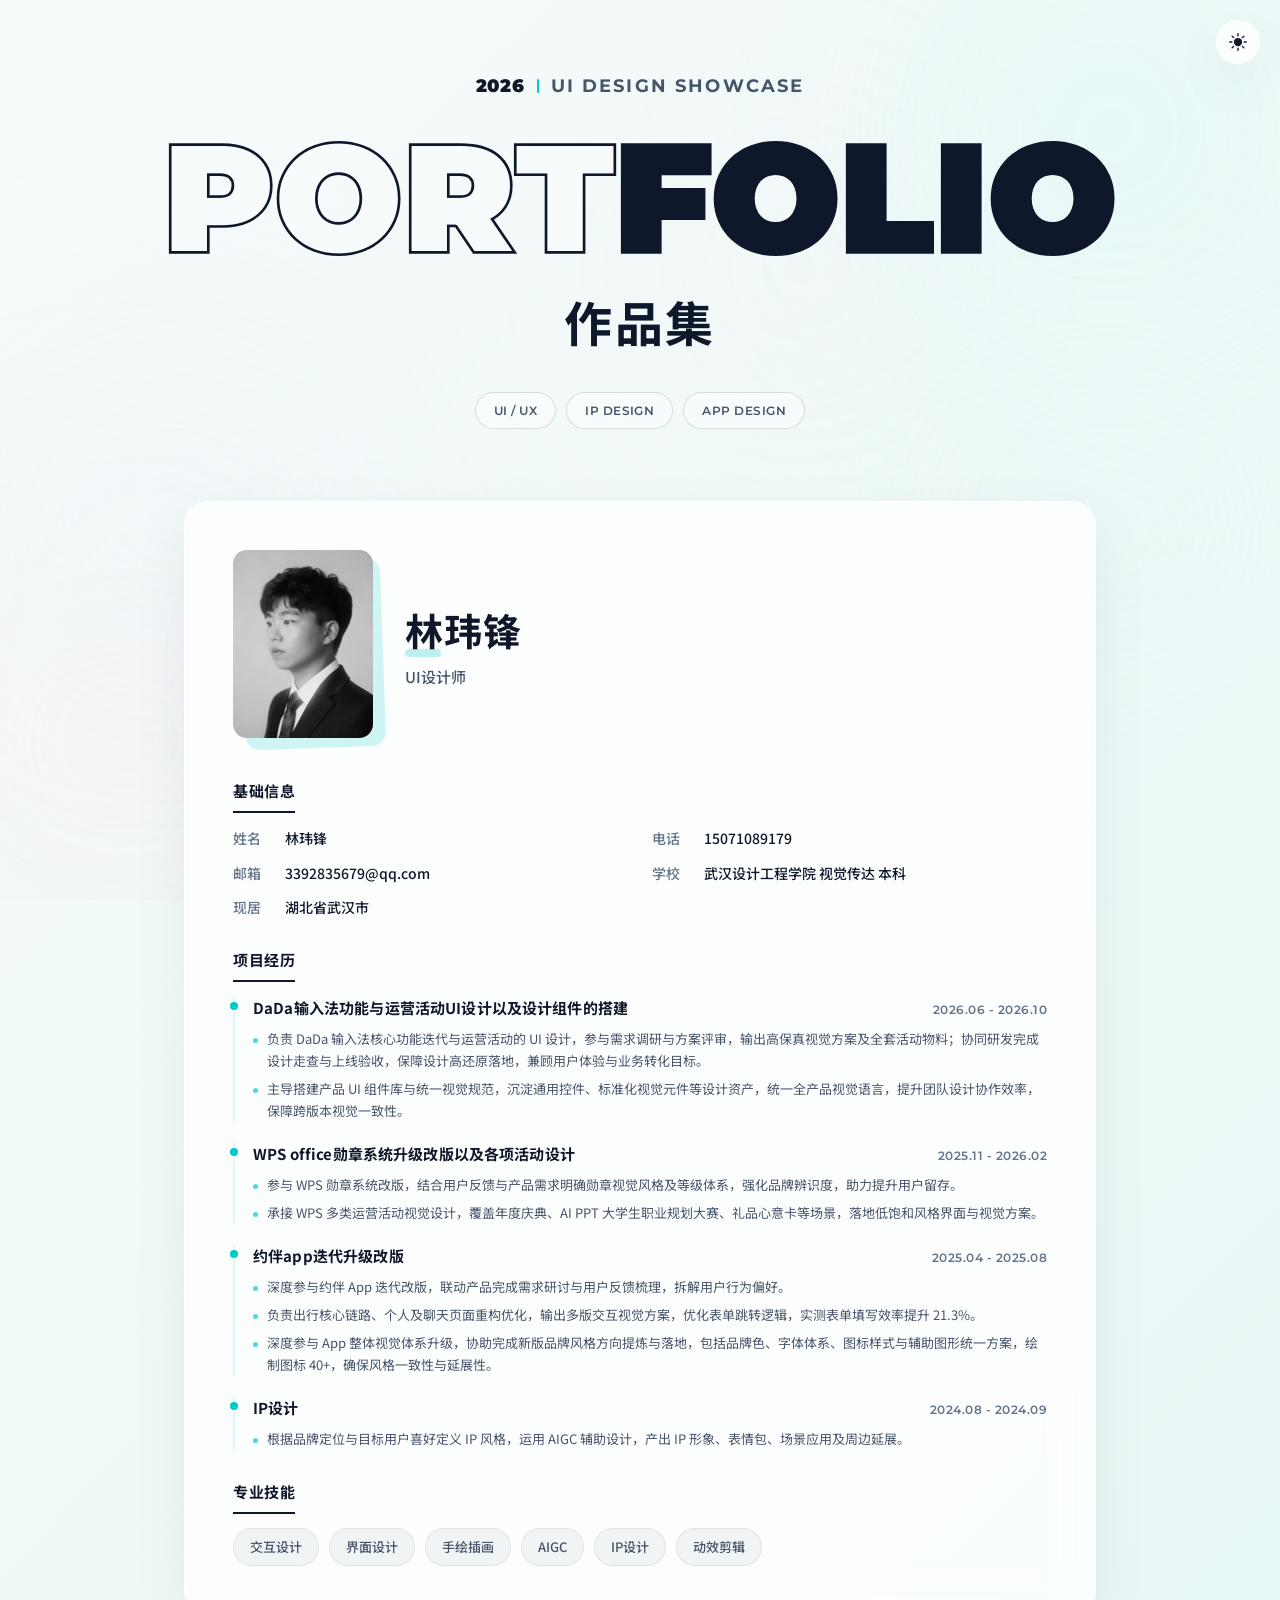
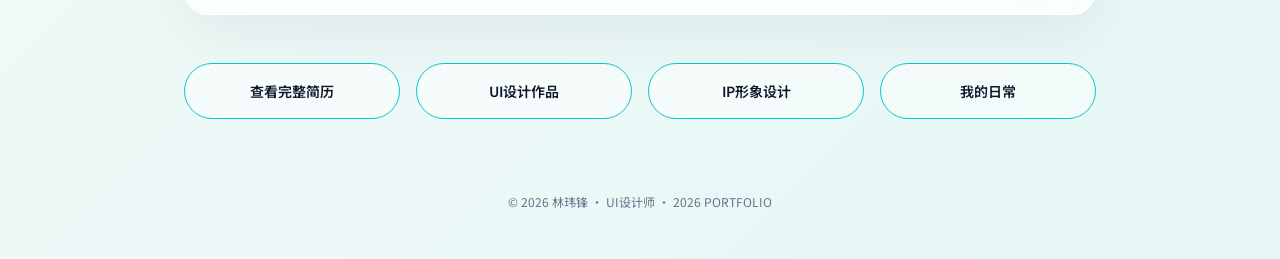
==== index.html @ 607a75e2 "fix: 浏览器标签页 title 与 meta description 2025→2026" ====
<!DOCTYPE html>
<html lang="zh-CN">
<head>
  <meta charset="UTF-8">
  <meta name="viewport" content="width=device-width, initial-scale=1.0">
  <meta name="description" content="林玮锋 2026 UI设计作品集 - 简约现代风格个人作品集主页">
  <title>2026 PORTFOLIO | 林玮锋</title>
  <script>
    (function() {
      var t = localStorage.getItem('portfolio-theme') || (matchMedia('(prefers-color-scheme: dark)').matches ? 'dark' : 'light');
      document.documentElement.setAttribute('data-theme', t);
    })();
  </script>
  <link rel="preconnect" href="https://fonts.googleapis.com">
  <link rel="preconnect" href="https://fonts.gstatic.com" crossorigin>
  <link href="https://fonts.googleapis.com/css2?family=Montserrat:wght@400;700;900&family=Noto+Sans+SC:wght@400;500;700&display=swap" rel="stylesheet">
  <link rel="stylesheet" href="css/style.css?v=5a0388a2">
  <script src="js/theme.js" defer></script>
  <script src="js/scroll-animations.js" defer></script>
</head>
<body>
  <div class="bg-blobs" aria-hidden="true">
    <div class="blob blob-cyan-lg"></div>
    <div class="blob blob-pink-lg"></div>
    <div class="blob blob-blue-md"></div>
    <div class="blob blob-cyan-md"></div>
    <div class="blob blob-pink-sm"></div>
    <div class="blob blob-cyan-sm"></div>
  </div>
  <main class="container">
    <!-- Hero: 2025 PORTFOLIO 作品集 -->
    <header class="hero">
      <div class="hero-top">
        <span class="hero-year">2026</span>
        <span class="hero-tag">UI DESIGN SHOWCASE</span>
      </div>

      <div class="hero-main">
        <h1 class="hero-title" aria-label="PORTFOLIO 作品集">
          <span class="title-line">
            <span class="text-outline">PORT</span><span class="text-solid">FOLIO</span>
          </span>
        </h1>
        <p class="hero-subtitle">作品集</p>
      </div>

      <div class="hero-tags">
        <span class="tag">UI / UX</span>
        <span class="tag">IP DESIGN</span>
        <span class="tag">APP DESIGN</span>
      </div>
    </header>

    <!-- Resume Card -->
    <section class="resume-section" id="resume">
      <article class="resume-card reveal">
        <div class="resume-header">
          <div class="avatar-wrap">
            <img src="assets/avatar.png" alt="林玮锋个人头像" class="avatar" loading="lazy">
          </div>
          <div class="resume-intro">
            <h2 class="name">林玮锋</h2>
            <p class="role">UI设计师</p>
          </div>
        </div>

        <div class="resume-body">
          <section class="info-block">
            <h3 class="section-label">基础信息</h3>
            <div class="info-grid">
              <div class="info-item">
                <span class="info-key">姓名</span>
                <span class="info-value">林玮锋</span>
              </div>
              <div class="info-item">
                <span class="info-key">电话</span>
                <span class="info-value">15071089179</span>
              </div>
              <div class="info-item">
                <span class="info-key">邮箱</span>
                <span class="info-value">3392835679@qq.com</span>
              </div>
              <div class="info-item">
                <span class="info-key">学校</span>
                <span class="info-value">武汉设计工程学院 视觉传达 本科</span>
              </div>
              <div class="info-item">
                <span class="info-key">现居</span>
                <span class="info-value">湖北省武汉市</span>
              </div>
            </div>
          </section>

          <section class="info-block">
            <h3 class="section-label">项目经历</h3>
            <div class="timeline">
              <div class="timeline-item reveal">
                <div class="timeline-header">
                  <h4>DaDa输入法功能与运营活动UI设计以及设计组件的搭建</h4>
                  <span class="timeline-date">2026.06 - 2026.10</span>
                </div>
                <ul>
                  <li>负责 DaDa 输入法核心功能迭代与运营活动的 UI 设计，参与需求调研与方案评审，输出高保真视觉方案及全套活动物料；协同研发完成设计走查与上线验收，保障设计高还原落地，兼顾用户体验与业务转化目标。</li>
                  <li>主导搭建产品 UI 组件库与统一视觉规范，沉淀通用控件、标准化视觉元件等设计资产，统一全产品视觉语言，提升团队设计协作效率，保障跨版本视觉一致性。</li>
                </ul>
              </div>
              <div class="timeline-item reveal">
                <div class="timeline-header">
                  <h4>WPS office勋章系统升级改版以及各项活动设计</h4>
                  <span class="timeline-date">2025.11 - 2026.02</span>
                </div>
                <ul>
                  <li>参与 WPS 勋章系统改版，结合用户反馈与产品需求明确勋章视觉风格及等级体系，强化品牌辨识度，助力提升用户留存。</li>
                  <li>承接 WPS 多类运营活动视觉设计，覆盖年度庆典、AI PPT 大学生职业规划大赛、礼品心意卡等场景，落地低饱和风格界面与视觉方案。</li>
                </ul>
              </div>
              <div class="timeline-item reveal">
                <div class="timeline-header">
                  <h4>约伴app迭代升级改版</h4>
                  <span class="timeline-date">2025.04 - 2025.08</span>
                </div>
                <ul>
                  <li>深度参与约伴 App 迭代改版，联动产品完成需求研讨与用户反馈梳理，拆解用户行为偏好。</li>
                  <li>负责出行核心链路、个人及聊天页面重构优化，输出多版交互视觉方案，优化表单跳转逻辑，实测表单填写效率提升 21.3%。</li>
                  <li>深度参与 App 整体视觉体系升级，协助完成新版品牌风格方向提炼与落地，包括品牌色、字体体系、图标样式与辅助图形统一方案，绘制图标 40+，确保风格一致性与延展性。</li>
                </ul>
              </div>
              <div class="timeline-item reveal">
                <div class="timeline-header">
                  <h4>IP设计</h4>
                  <span class="timeline-date">2024.08 - 2024.09</span>
                </div>
                <ul>
                  <li>根据品牌定位与目标用户喜好定义 IP 风格，运用 AIGC 辅助设计，产出 IP 形象、表情包、场景应用及周边延展。</li>
                </ul>
              </div>
            </div>
          </section>

          <section class="info-block">
            <h3 class="section-label">专业技能</h3>
            <div class="skill-tags">
              <span class="skill-tag">交互设计</span>
              <span class="skill-tag">界面设计</span>
              <span class="skill-tag">手绘插画</span>
              <span class="skill-tag">AIGC</span>
              <span class="skill-tag">IP设计</span>
              <span class="skill-tag">动效剪辑</span>
            </div>
          </section>
        </div>
      </article>
    </section>

    <!-- Navigation Buttons -->
    <nav class="nav-section" aria-label="作品分类导航">
      <a href="pages/resume.html" class="nav-btn reveal">查看完整简历</a>
      <a href="pages/ui-design.html" class="nav-btn reveal">UI设计作品</a>
      <a href="pages/ip-design.html" class="nav-btn reveal">IP形象设计</a>
      <a href="pages/daily.html" class="nav-btn reveal">我的日常</a>
    </nav>

    <footer class="footer">
      <p>© 2026 林玮锋 · UI设计师 · 2026 PORTFOLIO</p>
    </footer>
  </main>
</body>
</html>
---- css/style.css ----
/* =========================================================
   林玮锋 2025 PORTFOLIO - Personal Portfolio Homepage
   Minimal modern style: light gradient, black + white + cyan
   ========================================================= */

:root {
  --bg-1: #f8fbfb;
  --bg-2: #f0f9f8;
  --bg-3: #e6f7f5;
  --accent: #00c9c9;
  --accent-soft: rgba(0, 201, 201, 0.12);
  --accent-light: rgba(0, 201, 201, 0.06);
  --text: #0f172a;
  --text-secondary: #475569;
  --text-muted: #64748b;
  --accent-strong: #0e7490;
  --card-bg: rgba(255, 255, 255, 0.78);
  --card-border: rgba(255, 255, 255, 0.9);
  --shadow: 0 20px 60px rgba(15, 23, 42, 0.06);
  --shadow-hover: 0 24px 70px rgba(15, 23, 42, 0.1);
  --radius: 24px;
  --radius-sm: 14px;
  --radius-pill: 9999px;
  --max-width: 960px;
  --font-en: 'Montserrat', 'Inter', -apple-system, BlinkMacSystemFont, sans-serif;
  --font-zh: 'Noto Sans SC', 'PingFang SC', 'Microsoft YaHei', sans-serif;
}

/* =========================================================
   Dark theme overrides
   ========================================================= */
[data-theme="dark"] {
  --bg-1: #0b1218;
  --bg-2: #0f1a22;
  --bg-3: #13202a;
  --text: #f8fafc;
  --text-secondary: #cbd5e1;
  --text-muted: #94a3b8;
  --accent-strong: #5eead4;
  --accent-soft: rgba(0, 201, 201, 0.22);
  --accent-light: rgba(0, 201, 201, 0.12);
  --card-bg: rgba(15, 23, 42, 0.72);
  --card-border: rgba(255, 255, 255, 0.10);
  --shadow: 0 20px 60px rgba(0, 0, 0, 0.45);
  --shadow-hover: 0 24px 70px rgba(0, 0, 0, 0.55);
}

/* Dark theme: muted background blobs */
[data-theme="dark"] .blob-cyan-lg {
  background: radial-gradient(circle, rgba(80, 130, 140, 0.22) 0%, rgba(60, 100, 110, 0.08) 45%, transparent 70%);
  opacity: 0.35;
}

[data-theme="dark"] .blob-pink-lg {
  background: radial-gradient(circle, rgba(115, 95, 110, 0.20) 0%, rgba(85, 70, 80, 0.07) 45%, transparent 70%);
  opacity: 0.30;
}

[data-theme="dark"] .blob-blue-md {
  background: radial-gradient(circle, rgba(75, 110, 135, 0.20) 0%, rgba(55, 80, 100, 0.07) 45%, transparent 70%);
  opacity: 0.30;
}

[data-theme="dark"] .blob-cyan-md {
  background: radial-gradient(circle, rgba(80, 135, 140, 0.18) 0%, rgba(60, 100, 105, 0.06) 45%, transparent 70%);
  opacity: 0.30;
}

[data-theme="dark"] .blob-pink-sm {
  background: radial-gradient(circle, rgba(110, 90, 105, 0.18) 0%, transparent 70%);
  opacity: 0.25;
}

[data-theme="dark"] .blob-cyan-sm {
  background: radial-gradient(circle, rgba(80, 125, 130, 0.18) 0%, transparent 70%);
  opacity: 0.25;
}

* {
  margin: 0;
  padding: 0;
  box-sizing: border-box;
}

html {
  scroll-behavior: smooth;
}

body {
  font-family: var(--font-zh);
  color: var(--text);
  background: linear-gradient(135deg, var(--bg-1) 0%, var(--bg-2) 40%, var(--bg-3) 100%);
  min-height: 100vh;
  line-height: 1.6;
  overflow-x: hidden;
  position: relative;
}

/* Soft gradient blobs */
.bg-blobs {
  position: fixed;
  inset: 0;
  pointer-events: none;
  z-index: -1;
  overflow: hidden;
}

.bg-blobs .blob {
  position: absolute;
  border-radius: 50%;
  filter: blur(120px);
  pointer-events: none;
}

.blob-cyan-lg {
  width: 620px;
  height: 620px;
  background: radial-gradient(circle, rgba(200, 245, 242, 0.7) 0%, rgba(220, 250, 248, 0.28) 45%, transparent 70%);
  top: -180px;
  right: -140px;
  opacity: 0.6;
}

.blob-pink-lg {
  width: 560px;
  height: 560px;
  background: radial-gradient(circle, rgba(250, 220, 230, 0.65) 0%, rgba(255, 235, 240, 0.25) 45%, transparent 70%);
  bottom: -120px;
  left: -160px;
  opacity: 0.55;
}

.blob-blue-md {
  width: 460px;
  height: 460px;
  background: radial-gradient(circle, rgba(220, 235, 250, 0.65) 0%, rgba(230, 242, 255, 0.25) 45%, transparent 70%);
  top: 32%;
  left: -60px;
  opacity: 0.45;
}

.blob-cyan-md {
  width: 420px;
  height: 420px;
  background: radial-gradient(circle, rgba(210, 245, 242, 0.6) 0%, rgba(225, 250, 248, 0.22) 45%, transparent 70%);
  bottom: 18%;
  right: -40px;
  opacity: 0.5;
}

.blob-pink-sm {
  width: 320px;
  height: 320px;
  background: radial-gradient(circle, rgba(250, 225, 235, 0.55) 0%, transparent 70%);
  top: 12%;
  right: 25%;
  opacity: 0.35;
}

.blob-cyan-sm {
  width: 280px;
  height: 280px;
  background: radial-gradient(circle, rgba(215, 247, 244, 0.55) 0%, transparent 70%);
  bottom: 8%;
  left: 22%;
  opacity: 0.35;
}

.container {
  width: 100%;
  max-width: var(--max-width);
  margin: 0 auto;
  padding: 0 24px;
}

/* =========================================================
   Hero Section
   ========================================================= */
.hero {
  padding: 48px 0 32px;
  position: relative;
  text-align: center;
}

.hero-top {
  display: flex;
  align-items: baseline;
  justify-content: center;
  gap: 12px;
  margin-bottom: 28px;
}

.hero-year {
  font-family: var(--font-en);
  font-size: 18px;
  font-weight: 900;
  letter-spacing: 0.04em;
}

.hero-tag {
  font-family: var(--font-en);
  font-size: 18px;
  font-weight: 700;
  letter-spacing: 0.12em;
  text-transform: uppercase;
  color: var(--text-secondary);
  position: relative;
  padding-left: 14px;
}

.hero-tag::before {
  content: '';
  position: absolute;
  left: 0;
  top: 50%;
  transform: translateY(-50%);
  width: 2px;
  height: 14px;
  background: var(--accent);
  border-radius: 2px;
}

.hero-main {
  position: relative;
}

.hero-title {
  font-family: var(--font-en);
  font-weight: 900;
  line-height: 0.92;
  letter-spacing: 0.02em;
  display: flex;
  flex-direction: column;
  align-items: center;
  gap: 8px;
  max-width: 100%;
}

.title-line {
  font-size: clamp(46px, 13vw, 150px);
  display: flex;
  justify-content: center;
  align-items: baseline;
  max-width: 100%;
}

.text-outline {
  color: var(--bg-1);
  -webkit-text-fill-color: var(--bg-1);
  -webkit-text-stroke: 4pt var(--text);
  stroke: var(--text);
  paint-order: stroke fill;
}

.text-solid {
  color: var(--text);
  -webkit-text-fill-color: var(--text);
  -webkit-text-stroke: 4pt var(--text);
  stroke: var(--text);
  paint-order: stroke fill;
  font-weight: 900;
}

/* 子页面标题描边较细 */
.page-title .text-outline,
.page-title .text-solid {
  -webkit-text-stroke: 2pt var(--text);
  stroke: 2pt var(--text);
}

.hero-subtitle {
  font-size: clamp(28px, 6vw, 48px);
  font-weight: 700;
  letter-spacing: 0.05em;
  margin-top: 12px;
  color: var(--text);
}

.hero-tags {
  display: flex;
  flex-wrap: wrap;
  justify-content: center;
  gap: 10px;
  margin-top: 32px;
}

.tag {
  font-family: var(--font-en);
  font-size: 12px;
  font-weight: 600;
  letter-spacing: 0.04em;
  color: var(--text-secondary);
  padding: 8px 18px;
  border: 1px solid rgba(15, 23, 42, 0.14);
  border-radius: var(--radius-pill);
  background: rgba(255, 255, 255, 0.45);
  transition: all 0.3s ease;
}

.tag:hover {
  border-color: var(--accent);
  color: var(--accent-strong);
  background: var(--accent-light);
}

/* =========================================================
   Resume Card
   ========================================================= */
.resume-section {
  padding: 24px 0 40px;
}

.resume-card {
  background: var(--card-bg);
  backdrop-filter: blur(20px);
  -webkit-backdrop-filter: blur(20px);
  border: 1px solid var(--card-border);
  border-radius: var(--radius);
  box-shadow: var(--shadow);
  padding: 36px 32px;
  transition: box-shadow 0.35s ease;
}

.resume-card:hover {
  box-shadow: var(--shadow-hover);
}

.resume-header {
  display: flex;
  align-items: center;
  gap: 24px;
  margin-bottom: 32px;
}

.avatar-wrap {
  position: relative;
  flex-shrink: 0;
}

.avatar-wrap::before {
  content: '';
  position: absolute;
  inset: 10px -10px -10px 10px;
  background: var(--accent);
  border-radius: var(--radius-sm);
  opacity: 0.18;
  z-index: 0;
  transform: rotate(-2deg);
}

.avatar {
  position: relative;
  z-index: 1;
  width: 120px;
  height: auto;
  display: block;
  border-radius: var(--radius-sm);
  filter: grayscale(100%);
  background: #e2e8f0;
}

.resume-intro {
  flex: 1;
}

.name {
  font-size: clamp(28px, 5vw, 38px);
  font-weight: 700;
  letter-spacing: 0.02em;
  margin-bottom: 4px;
  position: relative;
  display: inline-block;
}

.name::after {
  content: '';
  position: absolute;
  bottom: 4px;
  left: 0;
  width: 36px;
  height: 8px;
  background: var(--accent);
  opacity: 0.25;
  border-radius: 4px;
}

.role {
  font-size: 15px;
  color: var(--text-secondary);
  font-weight: 500;
}

.resume-body {
  display: flex;
  flex-direction: column;
  gap: 28px;
}

.section-label {
  font-size: 15px;
  font-weight: 700;
  letter-spacing: 0.04em;
  margin-bottom: 14px;
  padding-bottom: 8px;
  border-bottom: 2px solid var(--text);
  display: inline-block;
  width: fit-content;
}

.info-grid {
  display: grid;
  grid-template-columns: repeat(auto-fit, minmax(220px, 1fr));
  gap: 12px 24px;
}

.info-item {
  display: flex;
  gap: 10px;
  font-size: 14px;
}

.info-key {
  color: var(--text-muted);
  font-weight: 500;
  flex-shrink: 0;
  min-width: 42px;
}

.info-value {
  color: var(--text);
  font-weight: 500;
}

.about-text {
  display: flex;
  flex-direction: column;
  gap: 10px;
}

.about-text p {
  font-size: 14px;
  line-height: 1.8;
  color: var(--text-secondary);
  margin: 0;
}

.timeline {
  display: flex;
  flex-direction: column;
  gap: 20px;
}

.timeline-item {
  position: relative;
  padding-left: 18px;
  border-left: 2px solid var(--accent-soft);
}

.timeline-item::before {
  content: '';
  position: absolute;
  left: -5px;
  top: 6px;
  width: 8px;
  height: 8px;
  border-radius: 50%;
  background: var(--accent);
}

.timeline-header {
  display: flex;
  justify-content: space-between;
  align-items: baseline;
  gap: 16px;
  margin-bottom: 8px;
  flex-wrap: wrap;
}

.timeline-header h4 {
  font-size: 15px;
  font-weight: 700;
  letter-spacing: 0.01em;
}

.timeline-date {
  font-family: var(--font-en);
  font-size: 12px;
  font-weight: 600;
  color: var(--text-muted);
  letter-spacing: 0.04em;
}

.timeline-item ul {
  list-style: none;
  display: flex;
  flex-direction: column;
  gap: 6px;
}

.timeline-item li {
  font-size: 13px;
  color: var(--text-secondary);
  line-height: 1.7;
  position: relative;
  padding-left: 14px;
}

.timeline-item li::before {
  content: '';
  position: absolute;
  left: 0;
  top: 10px;
  width: 5px;
  height: 5px;
  border-radius: 50%;
  background: var(--accent);
  opacity: 0.7;
}

.skill-tags {
  display: flex;
  flex-wrap: wrap;
  gap: 10px;
}

.skill-tag {
  font-size: 13px;
  font-weight: 500;
  padding: 8px 16px;
  border-radius: var(--radius-pill);
  background: rgba(15, 23, 42, 0.04);
  border: 1px solid rgba(15, 23, 42, 0.08);
  color: var(--text-secondary);
  transition: all 0.25s ease;
}

.skill-tag:hover {
  background: var(--accent-soft);
  border-color: var(--accent);
  color: var(--accent-strong);
}

/* =========================================================
   Navigation Buttons
   ========================================================= */
.nav-section {
  padding: 8px 0 48px;
  display: grid;
  grid-template-columns: repeat(2, 1fr);
  gap: 14px;
}

.nav-btn {
  font-family: var(--font-zh);
  font-size: 14px;
  font-weight: 600;
  text-align: center;
  text-decoration: none;
  color: var(--text);
  padding: 16px 20px;
  border-radius: var(--radius-pill);
  border: 1.5px solid var(--accent);
  background: rgba(255, 255, 255, 0.5);
  position: relative;
  overflow: hidden;
  transition: all 0.35s cubic-bezier(0.4, 0, 0.2, 1);
  z-index: 1;
}

.nav-btn::before {
  content: '';
  position: absolute;
  inset: 0;
  background: linear-gradient(135deg, #0e7490 0%, #0891b2 100%);
  opacity: 0;
  transition: opacity 0.35s ease;
  z-index: -1;
}

.nav-btn:hover {
  color: #fff;
  border-color: transparent;
  transform: translateY(-3px);
  box-shadow: 0 12px 28px rgba(14, 116, 144, 0.28);
}

.nav-btn:hover::before {
  opacity: 1;
}

.nav-btn:active {
  transform: translateY(-1px);
}

[data-theme="dark"] .nav-btn::before {
  background: linear-gradient(135deg, var(--accent-strong) 0%, var(--accent) 100%);
}

[data-theme="dark"] .nav-btn:hover {
  color: var(--bg-1);
}

.nav-btn:focus-visible,
.back-btn:focus-visible,
.tag:focus-visible {
  outline: 3px solid var(--accent-strong);
  outline-offset: 3px;
}

/* =========================================================
   Footer
   ========================================================= */
.footer {
  text-align: center;
  padding: 24px 0 48px;
  font-size: 12px;
  color: var(--text-muted);
}

/* =========================================================
   Theme Toggle
   ========================================================= */
.theme-toggle {
  position: fixed;
  top: 20px;
  right: 20px;
  width: 44px;
  height: 44px;
  border: 1px solid var(--card-border);
  border-radius: 50%;
  background: var(--card-bg);
  backdrop-filter: blur(12px);
  -webkit-backdrop-filter: blur(12px);
  color: var(--text);
  display: flex;
  align-items: center;
  justify-content: center;
  cursor: pointer;
  z-index: 100;
  box-shadow: var(--shadow);
  transition: transform 0.25s ease, box-shadow 0.25s ease;
}

.theme-toggle:hover {
  transform: scale(1.08);
  box-shadow: var(--shadow-hover);
}

.theme-toggle:focus-visible {
  outline: 3px solid var(--accent-strong);
  outline-offset: 3px;
}

.theme-toggle svg {
  width: 22px;
  height: 22px;
  fill: currentColor;
  flex-shrink: 0;
}

/* =========================================================
   Detail Page Shared Styles
   ========================================================= */
.page-header {
  padding: 28px 0 20px;
  display: flex;
  align-items: center;
  justify-content: space-between;
  flex-wrap: wrap;
  gap: 16px;
}

.page-title {
  font-family: var(--font-en);
  font-size: clamp(22px, 5vw, 42px);
  font-weight: 900;
  letter-spacing: 0.02em;
  max-width: 100%;
}

.back-btn {
  font-size: 13px;
  font-weight: 600;
  color: var(--text-secondary);
  text-decoration: none;
  padding: 10px 20px;
  border: 1px solid rgba(15, 23, 42, 0.12);
  border-radius: var(--radius-pill);
  background: rgba(255, 255, 255, 0.5);
  transition: all 0.25s ease;
}

.back-btn:hover {
  border-color: var(--accent);
  color: var(--accent-strong);
  background: var(--accent-light);
}

.page-content {
  min-height: 50vh;
  padding: 40px 0;
}

.empty-state {
  background: var(--card-bg);
  backdrop-filter: blur(20px);
  border: 1px solid var(--card-border);
  border-radius: var(--radius);
  box-shadow: var(--shadow);
  padding: 64px 32px;
  text-align: center;
}

.empty-state-icon {
  width: 64px;
  height: 64px;
  margin: 0 auto 20px;
  border-radius: 50%;
  background: var(--accent-soft);
  display: flex;
  align-items: center;
  justify-content: center;
  font-size: 28px;
  color: var(--accent);
}

.empty-state h2 {
  font-size: 20px;
  margin-bottom: 10px;
}

.empty-state p {
  font-size: 14px;
  color: var(--text-secondary);
  max-width: 420px;
  margin: 0 auto;
}

/* =========================================================
   Work Gallery Pages
   ========================================================= */
.work-intro {
  background: var(--card-bg);
  backdrop-filter: blur(20px);
  border: 1px solid var(--card-border);
  border-radius: var(--radius);
  box-shadow: var(--shadow);
  padding: 32px;
  margin-bottom: 32px;
}

.work-intro h2 {
  font-size: 22px;
  font-weight: 700;
  letter-spacing: 0.01em;
  margin-bottom: 10px;
}

.work-intro p {
  font-size: 14px;
  color: var(--text-secondary);
  line-height: 1.8;
}

.work-meta {
  display: grid;
  grid-template-columns: repeat(3, 1fr);
  gap: 16px;
  margin-top: 18px;
  padding-top: 18px;
  border-top: 1px solid rgba(15, 23, 42, 0.06);
}

.work-meta-item {
  display: flex;
  flex-direction: column;
  gap: 4px;
}

.work-meta-item:nth-child(1) {
  text-align: left;
  align-items: flex-start;
}

.work-meta-item:nth-child(2) {
  text-align: center;
  align-items: center;
}

.work-meta-item:nth-child(3) {
  text-align: right;
  align-items: flex-end;
}

.work-meta-label {
  font-size: 11px;
  font-weight: 600;
  color: var(--text-muted);
  text-transform: uppercase;
  letter-spacing: 0.06em;
}

.work-meta-value {
  font-size: 14px;
  font-weight: 600;
  color: var(--text);
}

.work-gallery {
  display: flex;
  flex-direction: column;
  gap: 24px;
}

.work-image {
  width: 100%;
  height: auto;
  border-radius: var(--radius);
  box-shadow: var(--shadow);
  background: var(--card-bg);
  display: block;
}

.work-image:last-child {
  margin-bottom: 0;
}

/* =========================================================
   Responsive
   ========================================================= */
@media (min-width: 768px) {
  .hero {
    padding: 72px 0 48px;
  }

  .hero-title {
    letter-spacing: 0.04em;
  }

  .title-line {
    font-size: clamp(64px, 16vw, 150px);
  }

  .page-title {
    font-size: clamp(28px, 6vw, 42px);
    letter-spacing: 0.03em;
  }

  .hero-subtitle {
    margin-top: 16px;
  }

  .resume-card {
    padding: 48px;
  }

  .resume-header {
    gap: 32px;
    margin-bottom: 40px;
  }

  .avatar {
    width: 140px;
    height: auto;
  }

  .nav-section {
    grid-template-columns: repeat(4, 1fr);
    gap: 16px;
  }

  .info-grid {
    grid-template-columns: repeat(2, 1fr);
  }
}

@media (max-width: 374px) {
  :root {
    --radius: 20px;
  }

  .container {
    padding: 0 16px;
  }

  .hero {
    padding: 32px 0 24px;
  }

  .resume-card {
    padding: 24px 20px;
  }

  .resume-header {
    flex-direction: column;
    align-items: flex-start;
    gap: 16px;
  }

  .avatar {
    width: 100px;
    height: auto;
  }

  .nav-section {
    grid-template-columns: 1fr;
  }

  .timeline-header {
    flex-direction: column;
    gap: 4px;
  }

  .work-meta {
    grid-template-columns: 1fr;
  }

  .work-meta-item:nth-child(n) {
    text-align: left;
    align-items: flex-start;
  }

  .theme-toggle {
    top: 14px;
    right: 14px;
    width: 40px;
    height: 40px;
  }

  .theme-toggle svg {
    width: 20px;
    height: 20px;
  }
}

/* 滚动入场动画（IntersectionObserver 驱动） */
.reveal {
  opacity: 0;
  transform: translateY(24px);
  transition: opacity 0.6s cubic-bezier(0.2, 0.8, 0.2, 1),
              transform 0.6s cubic-bezier(0.2, 0.8, 0.2, 1);
  will-change: opacity, transform;
}

.reveal.is-visible {
  opacity: 1;
  transform: translateY(0);
}

@media (prefers-reduced-motion: reduce) {
  * {
    transition-duration: 0.01ms !important;
    animation-duration: 0.01ms !important;
  }

  .reveal {
    opacity: 1;
    transform: none;
    transition: none;
  }
}
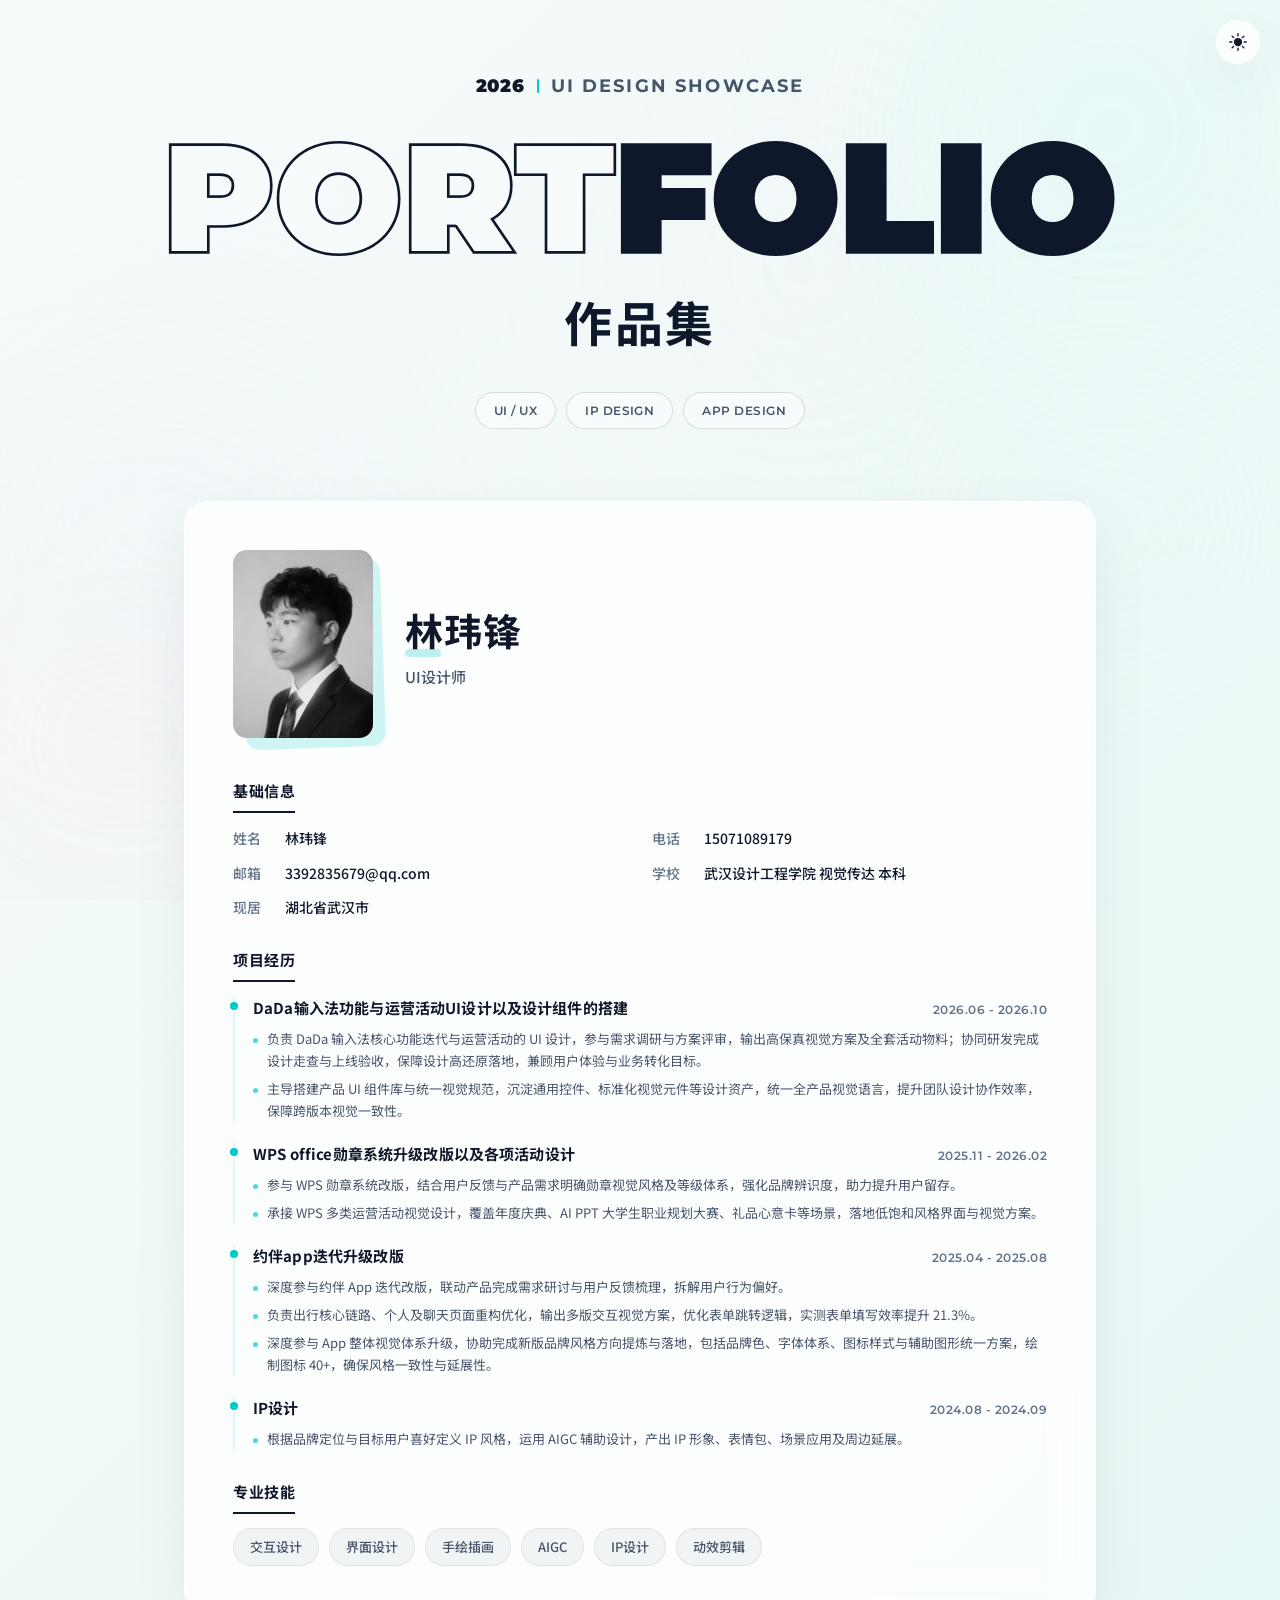
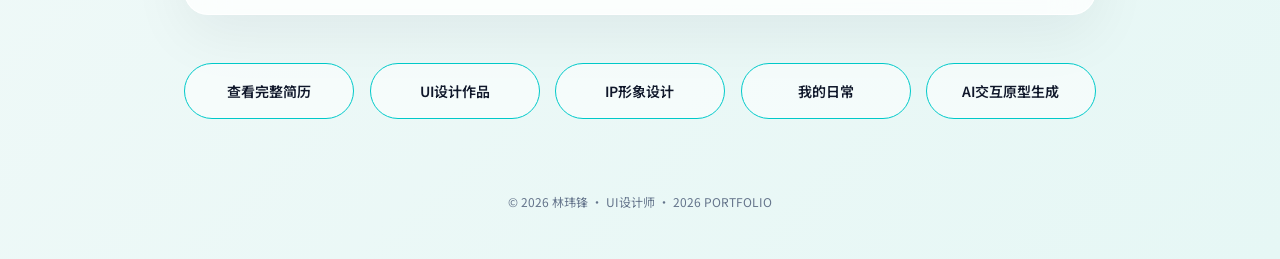
==== commit e1344fa7: "feat: 新增「AI交互原型生成」入口 + 原型本地自托管 - 首页第五个按钮（五列并排），进入 pm-cloud 内嵌可交互原型 - 镜像 vercel 原型为静态副本：_next/ 与 clou" ====
--- a/index.html
+++ b/index.html
@@ -14,9 +14,16 @@
   <link rel="preconnect" href="https://fonts.googleapis.com">
   <link rel="preconnect" href="https://fonts.gstatic.com" crossorigin>
   <link href="https://fonts.googleapis.com/css2?family=Montserrat:wght@400;700;900&family=Noto+Sans+SC:wght@400;500;700&display=swap" rel="stylesheet">
-  <link rel="stylesheet" href="css/style.css?v=5a0388a2">
+  <link rel="stylesheet" href="css/style.css?v=20261019">
+  <script>
+    document.documentElement.classList.add('js');
+    // 兜底：若 2.5s 后入场动画脚本仍未就绪，强制显示全部内容，避免图片因 JS 未加载而不可见
+    setTimeout(function () {
+      if (!window.__revealOk) document.documentElement.classList.remove('js');
+    }, 2500);
+  </script>
   <script src="js/theme.js" defer></script>
-  <script src="js/scroll-animations.js" defer></script>
+  <script src="js/scroll-animations.js" defer onerror="document.documentElement.classList.remove('js')"></script>
 </head>
 <body>
   <div class="bg-blobs" aria-hidden="true">
@@ -158,6 +165,7 @@
       <a href="pages/ui-design.html" class="nav-btn reveal">UI设计作品</a>
       <a href="pages/ip-design.html" class="nav-btn reveal">IP形象设计</a>
       <a href="pages/daily.html" class="nav-btn reveal">我的日常</a>
+      <a href="pm-cloud/index.html" class="nav-btn reveal">AI交互原型生成</a>
     </nav>
 
     <footer class="footer">
--- a/css/style.css
+++ b/css/style.css
@@ -608,6 +608,76 @@
 }
 
 /* =========================================================
+   Prototype Embed (pm-cloud 网页版交互原型)
+   ========================================================= */
+.prototype-stage {
+  position: relative;
+  border-radius: var(--radius);
+  overflow: hidden;
+  border: 1px solid var(--card-border);
+  background: var(--card-bg);
+  box-shadow: var(--shadow);
+}
+
+/* 兜底提示垫在 iframe 下方：iframe 正常时完全遮住，
+   被 X-Frame-Options 拦截显示空白时，这层提示会透出来 */
+.prototype-hint {
+  position: absolute;
+  inset: 0;
+  z-index: 0;
+  display: flex;
+  flex-direction: column;
+  align-items: center;
+  justify-content: center;
+  gap: 16px;
+  padding: 32px;
+  text-align: center;
+}
+
+.prototype-hint p {
+  font-size: 14px;
+  color: var(--text-secondary);
+  max-width: 420px;
+}
+
+.prototype-stage iframe {
+  position: relative;
+  z-index: 1;
+  display: block;
+  width: 100%;
+  height: 76vh;
+  min-height: 560px;
+  max-height: 920px;
+  border: 0;
+  background: var(--bg-1);
+}
+
+/* iframe 确认加载失败时，整块切换成兜底卡片 */
+.prototype-fallback {
+  padding: 48px 32px;
+  text-align: center;
+}
+
+.prototype-fallback h3 {
+  font-size: 20px;
+  font-weight: 700;
+  margin-bottom: 16px;
+}
+
+.prototype-fallback p {
+  font-size: 14px;
+  color: var(--text-secondary);
+  max-width: 520px;
+  margin: 0 auto 24px;
+}
+
+.prototype-open {
+  display: flex;
+  justify-content: center;
+  margin-top: 32px;
+}
+
+/* =========================================================
    Footer
    ========================================================= */
 .footer {
@@ -696,6 +766,13 @@
   background: var(--accent-light);
 }
 
+/* 项目底部居中的返回首页按钮容器 */
+.back-home {
+  display: flex;
+  justify-content: center;
+  margin: 56px 0 24px;
+}
+
 .page-content {
   min-height: 50vh;
   padding: 40px 0;
@@ -865,12 +942,19 @@
   }
 
   .nav-section {
-    grid-template-columns: repeat(4, 1fr);
+    grid-template-columns: repeat(3, 1fr);
     gap: 16px;
   }
 
   .info-grid {
     grid-template-columns: repeat(2, 1fr);
+  }
+}
+
+/* 宽屏：五个入口并列一行 */
+@media (min-width: 900px) {
+  .nav-section {
+    grid-template-columns: repeat(5, 1fr);
   }
 }
 
@@ -933,8 +1017,10 @@
   }
 }
 
-/* 滚动入场动画（IntersectionObserver 驱动） */
-.reveal {
+/* 滚动入场动画（IntersectionObserver 驱动，渐进增强）
+   注意：默认（无 .js）内容完全可见；仅当 JS 确认可用（<html class="js">）才隐藏待入场元素，
+   避免脚本未加载/报错时图片与文字停留在 opacity:0 而“消失”。 */
+.js .reveal {
   opacity: 0;
   transform: translateY(24px);
   transition: opacity 0.6s cubic-bezier(0.2, 0.8, 0.2, 1),
@@ -942,7 +1028,7 @@
   will-change: opacity, transform;
 }
 
-.reveal.is-visible {
+.js .reveal.is-visible {
   opacity: 1;
   transform: translateY(0);
 }
@@ -953,7 +1039,7 @@
     animation-duration: 0.01ms !important;
   }
 
-  .reveal {
+  .js .reveal {
     opacity: 1;
     transform: none;
     transition: none;
